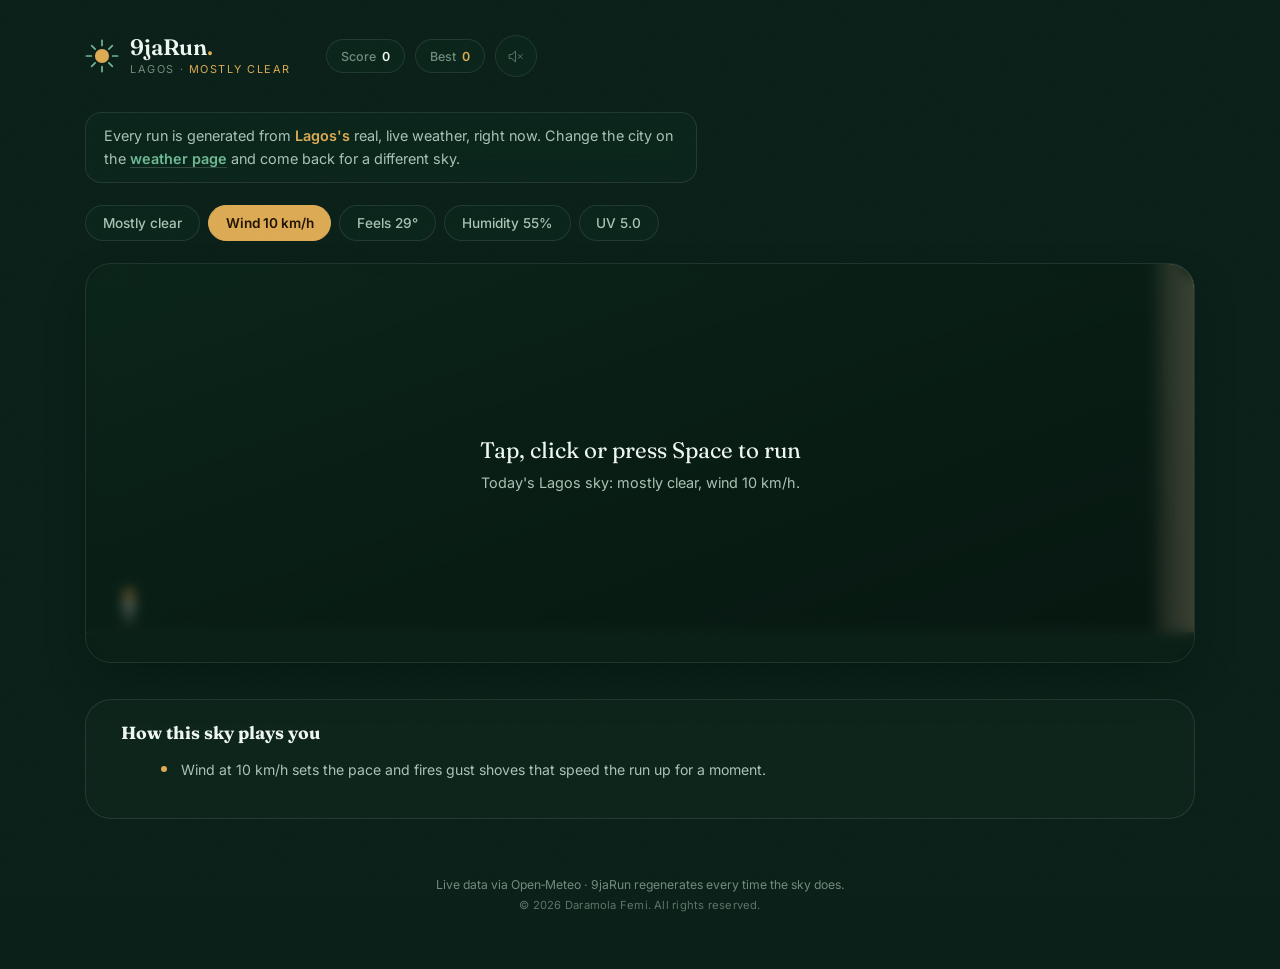
==== game.html @ 5756b45b "Add 9jaRun: a weather-seeded endless runner game Adds a new game page whose difficulty and hazard mi" ====
<!DOCTYPE html>
<html lang="en">
<head>
<meta charset="UTF-8">
<meta name="viewport" content="width=device-width, initial-scale=1.0">
<title>9jaRun — a weather-powered game | Harmattan. The 9ja skies</title>
<meta name="description" content="An endless runner generated from the real, live weather over your chosen Nigerian city — no two skies play the same.">
<meta name="color-scheme" content="dark light">
<meta name="author" content="Daramola Femi">

<link rel="icon" type="image/svg+xml" href="favicon.svg">
<link rel="apple-touch-icon" href="favicon.svg">

<link rel="preconnect" href="https://fonts.googleapis.com">
<link rel="preconnect" href="https://fonts.gstatic.com" crossorigin>
<link href="https://fonts.googleapis.com/css2?family=Fraunces:opsz,wght@9..144,400;9..144,500;9..144,600;9..144,700&family=Inter:wght@400;500;600;700&display=swap" rel="stylesheet">

<link rel="stylesheet" href="style.css">
<link rel="stylesheet" href="game.css">
</head>
<body data-theme="dark">

<div class="grain" aria-hidden="true"></div>

<div class="app">

  <header class="topbar">
    <a class="brand" href="index.html" aria-label="Back to Harmattan weather">
      <svg class="brand-mark" viewBox="0 0 48 48" fill="none" aria-hidden="true">
        <circle cx="24" cy="24" r="10" class="mark-core"/>
        <path class="mark-rays" d="M24 2v7M24 39v7M46 24h-7M9 24H2M38.6 9.4l-4.9 4.9M14.3 33.7l-4.9 4.9M38.6 38.6l-4.9-4.9M14.3 14.3L9.4 9.4" stroke-width="2.4" stroke-linecap="round"/>
      </svg>
      <div class="brand-text">
        <h1>9jaRun<span>.</span></h1>
        <p id="gameCityTag">Reading the sky…</p>
      </div>
    </a>

    <div class="topbar-actions">
      <div class="score-pill" id="scorePill">
        <span class="score-label">Score</span><span class="score-value" id="scoreValue">0</span>
      </div>
      <div class="score-pill score-pill-best" id="bestPill">
        <span class="score-label">Best</span><span class="score-value" id="bestValue">0</span>
      </div>
      <button id="gameSoundToggle" class="sound-toggle" type="button" aria-label="Toggle ambient weather sound" aria-pressed="false">
        <svg viewBox="0 0 24 24" class="icon-sound-on" aria-hidden="true"><path d="M4 9.5v5h3.2L12 18.8V5.2L7.2 9.5H4Z" stroke-linejoin="round"/><path d="M16 9a4.2 4.2 0 0 1 0 6M18.3 6.7a7.8 7.8 0 0 1 0 10.6" stroke-linecap="round"/></svg>
        <svg viewBox="0 0 24 24" class="icon-sound-off" aria-hidden="true"><path d="M4 9.5v5h3.2L12 18.8V5.2L7.2 9.5H4Z" stroke-linejoin="round"/><path d="m15.5 9.5 5 5M20.5 9.5l-5 5" stroke-linecap="round"/></svg>
        <span class="sound-wave" aria-hidden="true"></span>
      </button>
    </div>
  </header>

  <main>
    <p class="game-tagline">Every run is generated from <span id="gameCityName">this city's</span> real, live weather, right now. Change the city on the <a href="index.html">weather page</a> and come back for a different sky.</p>

    <section class="weather-chips" id="weatherChips" aria-label="Live weather modifiers"></section>

    <section class="stage-wrap">
      <div class="stage" id="stage" data-condition="clear" data-day="true" tabindex="0" role="application" aria-label="9jaRun game stage — tap or press space to jump, arrow down to duck">

        <div class="stage-sky"></div>
        <div class="stage-clouds"><span class="s-cloud sc1"></span><span class="s-cloud sc2"></span></div>
        <div class="stage-fog" id="stageFog"></div>
        <div class="stage-glare" id="stageGlare"></div>
        <div class="stage-flash" id="stageFlash"></div>

        <div class="obstacle-layer" id="obstacleLayer"></div>

        <div class="ground"></div>

        <div class="player-shadow" id="playerShadow"></div>
        <div class="player" id="player">
          <svg viewBox="0 0 24 30" aria-hidden="true">
            <circle class="p-head" cx="12" cy="5" r="4.4"/>
            <path class="p-body" d="M12 9.5v9M12 12l-5 2M12 12l5 2"/>
            <path class="p-leg" d="M12 18.5 8 27M12 18.5l4 8.5"/>
          </svg>
        </div>

        <div class="stamina-wrap" id="staminaWrap" hidden>
          <div class="stamina-bar" id="staminaBar"></div>
        </div>

        <div class="gust-warning" id="gustWarning">Gust incoming</div>

        <div class="start-overlay" id="startOverlay">
          <p class="start-title">Tap, click or press Space to run</p>
          <p class="start-sub" id="startSub">Reading the sky over Lagos…</p>
        </div>

        <div class="gameover-overlay" id="gameoverOverlay" hidden>
          <p class="gameover-title">Run ended</p>
          <p class="gameover-score">Score <strong id="finalScore">0</strong> · Best <strong id="finalBest">0</strong></p>
          <div class="gameover-actions">
            <button id="retryBtn" type="button" class="btn-primary">Run again</button>
            <a href="index.html" class="btn-ghost">Back to weather</a>
          </div>
        </div>
      </div>

      <div class="touch-controls" id="touchControls">
        <button id="jumpBtn" type="button">Jump</button>
        <button id="duckBtn" type="button">Duck</button>
      </div>
    </section>

    <section class="rules-card">
      <h3>How this sky plays you</h3>
      <ul id="rulesList"></ul>
    </section>
  </main>

  <footer>
    <p>Live data via Open‑Meteo · 9jaRun regenerates every time the sky does.</p>
    <p class="credit">&copy; <span id="gameYear"></span> Daramola Femi. All rights reserved.</p>
  </footer>

</div>

<script src="weather-data.js"></script>
<script src="audio.js"></script>
<script src="game.js"></script>
</body>
</html>
---- style.css ----
/* ==========================================================================
   Harmattan — Nigerian weather companion
   ========================================================================== */

@media (prefers-color-scheme: dark) {
  :root { color-scheme: dark; }
}

:root{
  --font-display: "Fraunces", "Iowan Old Style", serif;
  --font-body: "Inter", -apple-system, BlinkMacSystemFont, "Segoe UI", sans-serif;

  --radius-sm: 10px;
  --radius-md: 16px;
  --radius-lg: 26px;
  --radius-pill: 999px;

  --ease-out: cubic-bezier(.16,.9,.3,1);
  --ease-soft: cubic-bezier(.4,0,.2,1);

  --space-1: .4rem;
  --space-2: .8rem;
  --space-3: 1.4rem;
  --space-4: 2.2rem;
  --space-5: 3.6rem;
}

/* ---------- Theme tokens ---------- */

[data-theme="dark"]{
  --bg: #0a2018;
  --bg-soft: #0e2b21;
  --bg-elevated: #123527;
  --card: rgba(240, 250, 244, .045);
  --card-strong: rgba(240, 250, 244, .075);
  --card-glass: rgba(20, 45, 36, .38);
  --card-glass-strong: rgba(28, 58, 47, .5);
  --border: rgba(230, 245, 235, .1);
  --border-strong: rgba(230, 245, 235, .18);
  --sheen: rgba(255, 255, 255, .5);

  --ink: #eef6f0;
  --ink-soft: #a9c2b3;
  --ink-faint: #6f8b7c;

  --gold: #dcaa54;
  --gold-soft: #f0cf93;
  --sage: #6fb894;
  --sky: #8db8d8;

  --shadow-1: 0 1px 0 rgba(255,255,255,.03) inset, 0 12px 30px -14px rgba(2,15,9,.65);
  --shadow-2: 0 20px 50px -20px rgba(2, 20, 12, .7);
  --scrim: rgba(4, 16, 10, .55);
}

[data-theme="light"]{
  --bg: #f6f2e7;
  --bg-soft: #efe9d8;
  --bg-elevated: #ffffff;
  --card: #ffffff;
  --card-strong: #ffffff;
  --card-glass: rgba(255, 255, 255, .5);
  --card-glass-strong: rgba(255, 255, 255, .68);
  --border: rgba(20, 40, 30, .1);
  --border-strong: rgba(20, 40, 30, .16);
  --sheen: rgba(255, 255, 255, .85);

  --ink: #16241c;
  --ink-soft: #4d6156;
  --ink-faint: #869184;

  --gold: #b3822f;
  --gold-soft: #8a6224;
  --sage: #1f6144;
  --sky: #3d6f96;

  --shadow-1: 0 1px 0 rgba(255,255,255,.6) inset, 0 10px 26px -16px rgba(30,40,20,.18);
  --shadow-2: 0 24px 54px -24px rgba(30,50,30,.28);
  --scrim: rgba(246, 242, 231, .6);
}

/* ---------- Reset ---------- */

*, *::before, *::after{ box-sizing: border-box; }
html{ -webkit-text-size-adjust: 100%; }
body{
  margin: 0;
  font-family: var(--font-body);
  background: var(--bg);
  color: var(--ink);
  transition: background .5s var(--ease-soft), color .5s var(--ease-soft);
  overflow-x: hidden;
}
h1,h2,h3,p{ margin: 0; }
button{ font: inherit; color: inherit; background: none; border: none; cursor: pointer; }
input{ font: inherit; color: inherit; background: none; border: none; }
input:focus, button:focus{ outline: none; }
input:focus-visible, button:focus-visible{
  outline: 2px solid var(--gold);
  outline-offset: 3px;
  border-radius: var(--radius-sm);
}
svg{ display: block; fill: currentColor; }
svg path, svg circle{ fill: none; stroke: currentColor; }

::selection{ background: var(--gold); color: var(--bg); }

::-webkit-scrollbar{ height: 8px; width: 8px; }
::-webkit-scrollbar-track{ background: transparent; }
::-webkit-scrollbar-thumb{ background: var(--border-strong); border-radius: var(--radius-pill); }

/* film grain overlay — keeps flat colour fields from looking synthetic */
.grain{
  position: fixed; inset: 0; z-index: 999; pointer-events: none;
  opacity: .035; mix-blend-mode: overlay;
  background-image: url("data:image/svg+xml,%3Csvg xmlns='http://www.w3.org/2000/svg' width='140' height='140'%3E%3Cfilter id='n'%3E%3CfeTurbulence type='fractalNoise' baseFrequency='0.9' numOctaves='2' stitchTiles='stitch'/%3E%3C/filter%3E%3Crect width='100%25' height='100%25' filter='url(%23n)'/%3E%3C/svg%3E");
}
[data-theme="light"] .grain{ opacity: .05; }

/* ---------- Page-wide weather reactivity ---------- */
/* The hero card has its own contained scene; this layer lets the same
   mood bleed across the entire page — a faint sun bloom, drifting cloud
   shadows, harmattan haze, rain, and lightning strikes on the whole app. */

/* Back layer sits behind the UI — glass cards blur it through their surface.
   Front layer sits above everything — rain and lightning strike the glass. */
.weather-fx-back{
  position: fixed; inset: 0; z-index: 1;
  overflow: hidden; pointer-events: none;
}
.weather-fx-front{
  position: fixed; inset: 0; z-index: 45;
  overflow: hidden; pointer-events: none;
}

.fx-sunglow{
  position: absolute; inset: -15%;
  background: radial-gradient(ellipse 60% 45% at 82% -5%, rgba(220,170,84,.32), transparent 60%);
  opacity: 0;
  transition: opacity 1.4s var(--ease-soft), background 1.4s var(--ease-soft);
  animation: fx-sun-breathe 9s ease-in-out infinite;
}
body[data-condition="clear"][data-day="true"] .fx-sunglow{ opacity: 1; }
body[data-condition="clear"][data-day="true"][data-hot="true"] .fx-sunglow{
  background: radial-gradient(ellipse 65% 50% at 82% -5%, rgba(255,110,40,.4), transparent 62%);
  animation-duration: 5s;
}
@keyframes fx-sun-breathe{ 50%{ transform: scale(1.05); opacity: .82; } }

.fx-clouds{ position: absolute; inset: 0; opacity: 0; transition: opacity 1.2s var(--ease-soft); }
body[data-condition="clouds"] .fx-clouds,
body[data-condition="rain"] .fx-clouds,
body[data-condition="storm"] .fx-clouds,
body[data-condition="fog"] .fx-clouds{ opacity: .55; }
.fx-cloud{
  position: absolute; width: 380px; height: 140px; border-radius: 50%;
  filter: blur(38px);
  background: rgba(255,255,255,.09);
}
[data-theme="light"] .fx-cloud{ background: rgba(50,70,60,.08); }
.fx-cloud.fc1{ top: -60px; left: -25%; animation: fx-cloud-drift 100s linear infinite; }
.fx-cloud.fc2{ top: 12%; left: -45%; animation: fx-cloud-drift 150s linear infinite; animation-delay: -60s; }
@keyframes fx-cloud-drift{ from{ transform: translateX(0); } to{ transform: translateX(160vw); } }

.fx-haze{
  position: absolute; inset: 0; opacity: 0;
  background: linear-gradient(100deg, transparent 20%, rgba(214,190,140,.16) 50%, transparent 80%);
  background-size: 240% 100%;
  transition: opacity 1.2s var(--ease-soft);
  animation: fx-haze-sweep 16s ease-in-out infinite;
}
body[data-condition="fog"] .fx-haze{ opacity: 1; }
@keyframes fx-haze-sweep{ 0%, 100%{ background-position: 0% 0; } 50%{ background-position: 100% 0; } }

.fx-rain{ position: absolute; inset: 0; opacity: 0; transition: opacity .7s var(--ease-soft); }
body[data-condition="rain"] .fx-rain,
body[data-condition="storm"] .fx-rain{ opacity: 1; }
.fx-drop{
  position: absolute; top: -12%;
  width: 1px;
  background: linear-gradient(to bottom, transparent, rgba(185,213,235,.55));
  animation-name: fx-fall;
  animation-timing-function: linear;
  animation-iteration-count: infinite;
  animation-play-state: paused;
}
body[data-condition="rain"] .fx-drop,
body[data-condition="storm"] .fx-drop{ animation-play-state: running; }
@keyframes fx-fall{ to{ transform: translateY(115vh); } }

.fx-flash{ position: absolute; inset: 0; background: #eaf3ff; opacity: 0; }
body[data-condition="storm"] .fx-flash{ animation: flash 7s ease-in-out infinite; }
body[data-condition="storm"] .app{ animation: fx-shake 7s ease-in-out infinite; }
@keyframes fx-shake{
  0%, 91%, 100%{ transform: translate(0, 0); }
  93%{ transform: translate(-2px, 1px); }
  94%{ transform: translate(2px, -1px); }
  95.5%{ transform: translate(-1px, 1px); }
  96.5%{ transform: translate(0, 0); }
}

/* ---------- Layout shell ---------- */

.app{
  position: relative;
  z-index: 2;
  max-width: 1180px;
  margin: 0 auto;
  padding: var(--space-3) var(--space-4) var(--space-5);
}

@media (max-width: 640px){
  .app{ padding: var(--space-2) var(--space-2) var(--space-4); }
}

/* ---------- Topbar ---------- */

.topbar{
  display: flex;
  align-items: center;
  gap: var(--space-4);
  padding: var(--space-2) 0 var(--space-4);
}

.brand{
  display: flex; align-items: center; gap: .7rem; flex-shrink: 0;
  color: inherit; text-decoration: none;
  transition: opacity .2s var(--ease-soft);
}
a.brand:hover{ opacity: .82; }
.brand-mark{ width: 34px; height: 34px; color: var(--gold); }
.brand-mark .mark-core{ fill: var(--gold); stroke: none; }
.brand-mark .mark-rays{ stroke: var(--sage); }
[data-theme="dark"] .brand-mark .mark-rays{ animation: ray-pulse 6s ease-in-out infinite; }
@keyframes ray-pulse{ 50%{ opacity: .55; } }

.brand-text h1{
  font-family: var(--font-display);
  font-size: 1.4rem;
  font-weight: 600;
  letter-spacing: -.01em;
  line-height: 1;
}
.brand-text h1 span{ color: var(--gold); }
.brand-text p{
  font-size: .68rem;
  text-transform: uppercase;
  letter-spacing: .14em;
  color: var(--ink-faint);
  margin-top: 3px;
}

.search-wrap{
  flex: 1;
  display: flex;
  align-items: center;
  gap: .6rem;
  background: var(--card-glass);
  backdrop-filter: blur(16px) saturate(1.3);
  -webkit-backdrop-filter: blur(16px) saturate(1.3);
  border: 1px solid var(--border);
  border-radius: var(--radius-pill);
  padding: .7rem 1.1rem;
  max-width: 380px;
  transition: border-color .25s var(--ease-soft), background .25s var(--ease-soft);
}
.search-wrap:focus-within{ border-color: var(--border-strong); background: var(--card-glass-strong); }
.search-icon{ width: 17px; height: 17px; color: var(--ink-faint); flex-shrink: 0; }
.search-wrap input{ width: 100%; font-size: .9rem; }
.search-wrap input::placeholder{ color: var(--ink-faint); }

.topbar-actions{ display: flex; align-items: center; gap: .6rem; flex-shrink: 0; }

.play-link{
  display: flex; align-items: center; gap: .35rem;
  font-size: .78rem; font-weight: 600;
  text-decoration: none;
  background: var(--card-glass);
  backdrop-filter: blur(16px) saturate(1.3);
  -webkit-backdrop-filter: blur(16px) saturate(1.3);
  border: 1px solid var(--border);
  border-radius: var(--radius-pill);
  padding: .55rem .95rem .55rem .7rem;
  color: var(--gold);
  transition: border-color .25s var(--ease-soft), background .25s var(--ease-soft);
}
.play-link:hover{ border-color: var(--border-strong); background: var(--card-glass-strong); }
.play-link .icon-play{ width: 15px; height: 15px; fill: currentColor; stroke: none; }

.unit-toggle{
  display: flex; align-items: center; gap: .3rem;
  font-size: .78rem; font-weight: 600;
  background: var(--card-glass);
  backdrop-filter: blur(16px) saturate(1.3);
  -webkit-backdrop-filter: blur(16px) saturate(1.3);
  border: 1px solid var(--border);
  border-radius: var(--radius-pill);
  padding: .55rem .9rem;
  color: var(--ink-faint);
}
.unit-toggle .unit-sep{ opacity: .4; }
.unit-toggle .is-active{ color: var(--gold); }

.sound-toggle{
  position: relative;
  width: 42px; height: 42px;
  border-radius: 50%;
  background: var(--card-glass);
  backdrop-filter: blur(16px) saturate(1.3);
  -webkit-backdrop-filter: blur(16px) saturate(1.3);
  border: 1px solid var(--border);
  display: grid; place-items: center;
  overflow: hidden;
  color: var(--ink-faint);
  transition: color .3s var(--ease-soft), border-color .3s var(--ease-soft);
}
.sound-toggle svg{ width: 19px; height: 19px; position: absolute; transition: opacity .3s var(--ease-out); }
.sound-toggle .icon-sound-off{ opacity: 1; }
.sound-toggle .icon-sound-on{ opacity: 0; }
.sound-toggle.is-on{ color: var(--sage); border-color: var(--border-strong); }
.sound-toggle.is-on .icon-sound-off{ opacity: 0; }
.sound-toggle.is-on .icon-sound-on{ opacity: 1; }
.sound-wave{
  position: absolute; bottom: 7px; left: 50%; translate: -50% 0;
  width: 3px; height: 3px; border-radius: 50%;
  background: var(--sage); opacity: 0;
}
.sound-toggle.is-on .sound-wave{
  opacity: 1;
  box-shadow: -6px 0 0 var(--sage), 6px 0 0 var(--sage);
  animation: sound-pulse 1.4s ease-in-out infinite;
}
@keyframes sound-pulse{
  0%, 100%{ transform: scaleY(1); }
  50%{ transform: scaleY(2.4); }
}

.theme-toggle{
  position: relative;
  width: 42px; height: 42px;
  border-radius: 50%;
  background: var(--card-glass);
  backdrop-filter: blur(16px) saturate(1.3);
  -webkit-backdrop-filter: blur(16px) saturate(1.3);
  border: 1px solid var(--border);
  display: grid; place-items: center;
  overflow: hidden;
}
.theme-toggle svg{ width: 19px; height: 19px; position: absolute; transition: transform .5s var(--ease-out), opacity .4s var(--ease-out); }
.theme-toggle .icon-sun{ color: var(--gold); }
.theme-toggle .icon-moon{ color: var(--sky); }
[data-theme="dark"] .theme-toggle .icon-sun{ opacity: 0; transform: translateY(8px) rotate(40deg); }
[data-theme="dark"] .theme-toggle .icon-moon{ opacity: 1; transform: translateY(0) rotate(0); }
[data-theme="light"] .theme-toggle .icon-moon{ opacity: 0; transform: translateY(-8px) rotate(-40deg); }
[data-theme="light"] .theme-toggle .icon-sun{ opacity: 1; transform: translateY(0) rotate(0); }

@media (max-width: 760px){
  .topbar{ flex-wrap: wrap; row-gap: var(--space-2); }
  .search-wrap{ order: 3; max-width: none; width: 100%; }
}

/* ---------- Hero ---------- */

.hero{
  position: relative;
  border-radius: var(--radius-lg);
  overflow: hidden;
  min-height: 420px;
  border: 1px solid var(--border);
  box-shadow: var(--shadow-2);
  isolation: isolate;
}

.scene{ position: absolute; inset: -4%; z-index: 0; transition: transform .5s var(--ease-out); }
.scene-sky{
  position: absolute; inset: 0;
  background: linear-gradient(160deg, #143f2e 0%, #0d2c20 55%, #0a2018 100%);
  transition: background 1s var(--ease-soft);
}

[data-theme="light"] .scene-sky{
  background: linear-gradient(160deg, #dff0e3 0%, #f3ecd8 60%, #f6f2e7 100%);
}

/* condition tinting of the sky gradient */
.hero[data-condition="clouds"] .scene-sky,
.hero[data-condition="fog"] .scene-sky{
  background: linear-gradient(160deg, #24463b 0%, #1a3529 55%, #12281f 100%);
}
[data-theme="light"] .hero[data-condition="clouds"] .scene-sky,
[data-theme="light"] .hero[data-condition="fog"] .scene-sky{
  background: linear-gradient(160deg, #dbe4da 0%, #eae4d2 60%, #f6f2e7 100%);
}
.hero[data-condition="rain"] .scene-sky,
.hero[data-condition="storm"] .scene-sky{
  background: linear-gradient(160deg, #12352d 0%, #0d2620 55%, #081b16 100%);
}
[data-theme="light"] .hero[data-condition="rain"] .scene-sky,
[data-theme="light"] .hero[data-condition="storm"] .scene-sky{
  background: linear-gradient(160deg, #c9d9d2 0%, #d8dccb 60%, #e7e4d4 100%);
}

.hero[data-day="false"] .scene-sky{
  background: linear-gradient(160deg, #0a1c16 0%, #071510 55%, #050f0c 100%);
}

/* sun */
.scene-sun{
  position: absolute; top: 12%; right: 14%;
  width: 132px; height: 132px; border-radius: 50%;
  background: radial-gradient(circle, var(--gold-soft) 0%, var(--gold) 55%, transparent 72%);
  filter: blur(1px);
  opacity: 0;
  transform: scale(.8);
  transition: opacity .8s var(--ease-soft), transform .8s var(--ease-soft);
  animation: sun-breathe 8s ease-in-out infinite;
}
@keyframes sun-breathe{ 50%{ transform: scale(1.06); } }
.hero[data-condition="clear"][data-day="true"] .scene-sun{ opacity: .85; transform: scale(1); }
.hero[data-condition="clouds"][data-day="true"] .scene-sun{ opacity: .35; transform: scale(.9); }

/* stars for night */
.scene-stars{
  position: absolute; inset: 0; opacity: 0; transition: opacity 1s var(--ease-soft);
  background-image:
    radial-gradient(1.5px 1.5px at 20% 30%, #fff, transparent),
    radial-gradient(1.5px 1.5px at 70% 20%, #fff, transparent),
    radial-gradient(1px 1px at 85% 55%, #fff, transparent),
    radial-gradient(1px 1px at 40% 65%, #fff, transparent),
    radial-gradient(1.5px 1.5px at 60% 80%, #fff, transparent),
    radial-gradient(1px 1px at 10% 75%, #fff, transparent),
    radial-gradient(1.5px 1.5px at 92% 15%, #fff, transparent);
  animation: twinkle 4s ease-in-out infinite;
}
.hero[data-day="false"] .scene-stars{ opacity: .8; }
@keyframes twinkle{ 50%{ opacity: .45; } }

/* clouds */
.scene-clouds{ position: absolute; inset: 0; opacity: 0; transition: opacity .8s var(--ease-soft); }
.hero[data-condition="clouds"] .scene-clouds,
.hero[data-condition="rain"] .scene-clouds,
.hero[data-condition="storm"] .scene-clouds,
.hero[data-condition="fog"] .scene-clouds{ opacity: 1; }

.cloud{
  position: absolute;
  background: rgba(255,255,255,.16);
  border-radius: 50%;
  box-shadow:
    28px 6px 0 -4px rgba(255,255,255,.12),
    -26px 8px 0 -6px rgba(255,255,255,.1),
    10px -14px 0 -2px rgba(255,255,255,.14);
  filter: blur(.5px);
}
[data-theme="light"] .cloud{ background: rgba(70,90,80,.14); box-shadow: 28px 6px 0 -4px rgba(70,90,80,.1), -26px 8px 0 -6px rgba(70,90,80,.08), 10px -14px 0 -2px rgba(70,90,80,.11); }
.cloud.c1{ width: 120px; height: 46px; top: 18%; left: -20%; animation: drift-slow 46s linear infinite; }
.cloud.c2{ width: 90px; height: 34px; top: 34%; left: -30%; animation: drift-slow 60s linear infinite; animation-delay: -20s; }
.cloud.c3{ width: 150px; height: 52px; top: 8%; left: -40%; animation: drift-slow 74s linear infinite; animation-delay: -40s; }
@keyframes drift-slow{ from{ transform: translateX(0); } to{ transform: translateX(160vw); } }

/* rain */
.scene-rain{ position: absolute; inset: 0; opacity: 0; transition: opacity .5s var(--ease-soft); }
.hero[data-condition="rain"] .scene-rain,
.hero[data-condition="storm"] .scene-rain{
  opacity: 1;
  background-image: repeating-linear-gradient(115deg, transparent 0 10px, rgba(180,210,230,.22) 10px 11px, transparent 11px 26px);
  background-size: 140% 220%;
  animation: rain-fall .55s linear infinite;
}
@keyframes rain-fall{ from{ background-position: 0 0; } to{ background-position: -60px 220px; } }

/* thunder flash */
.scene-flash{ position: absolute; inset: 0; background: #eaf3ff; opacity: 0; }
.hero[data-condition="storm"] .scene-flash{ animation: flash 7s ease-in-out infinite; }
@keyframes flash{
  0%, 92%, 100%{ opacity: 0; }
  93%{ opacity: .5; }
  94%{ opacity: 0; }
  95.5%{ opacity: .35; }
  96.5%{ opacity: 0; }
}

/* harmattan haze / fog */
.scene-haze{
  position: absolute; inset: 0; opacity: 0;
  background: linear-gradient(180deg, rgba(220,200,160,.12), rgba(220,200,160,.22) 60%, rgba(220,200,160,.1));
  transition: opacity .8s var(--ease-soft);
  animation: haze-shift 10s ease-in-out infinite;
}
.hero[data-condition="fog"] .scene-haze{ opacity: 1; }
@keyframes haze-shift{ 50%{ transform: translateX(2%); } }

.scene::after{
  content: "";
  position: absolute; inset: 0;
  background: linear-gradient(0deg, var(--scrim), transparent 55%);
  z-index: 1;
}

/* hero content */
.hero-content{
  position: relative; z-index: 2;
  padding: var(--space-5) var(--space-4) var(--space-4);
  color: #eef6f0;
  transition: transform .5s var(--ease-out);
}
[data-theme="light"] .hero-content{ color: #16241c; }

.greeting{
  font-size: .82rem; text-transform: uppercase; letter-spacing: .16em;
  color: var(--gold-soft); font-weight: 600;
  opacity: 0; animation: rise .7s var(--ease-out) .05s forwards;
}
.city-row{ display: flex; align-items: baseline; gap: .8rem; margin-top: .5rem; flex-wrap: wrap; }
.city-name{
  font-family: var(--font-display);
  font-size: clamp(2.2rem, 5vw, 3.2rem);
  font-weight: 600; letter-spacing: -.01em;
  opacity: 0; animation: rise .7s var(--ease-out) .12s forwards;
}
.state-tag{
  font-size: .74rem; padding: .3rem .7rem; border-radius: var(--radius-pill);
  border: 1px solid currentColor; opacity: .6;
  opacity: 0; animation: rise .7s var(--ease-out) .2s forwards, dim .1s linear .2s forwards;
}
@keyframes dim{ to{ opacity: .55; } }
.date-time{
  margin-top: .5rem; font-size: .95rem; color: var(--ink-soft);
  opacity: 0; animation: rise .7s var(--ease-out) .22s forwards;
}
[data-theme="dark"] .date-time{ color: #b7cabf; }

.temp-block{
  display: flex; align-items: center; gap: 1.1rem; margin-top: var(--space-3);
  opacity: 0; animation: rise .8s var(--ease-out) .3s forwards;
}
.temp-icon{ width: 74px; height: 74px; color: var(--gold-soft); flex-shrink: 0; }
.temp-icon svg{ width: 100%; height: 100%; }
.temp-value-wrap{ display: flex; align-items: flex-start; font-family: var(--font-display); }
.temp-value{ font-size: clamp(3.6rem, 9vw, 5.6rem); font-weight: 500; line-height: .9; letter-spacing: -.02em; font-variant-numeric: tabular-nums; }
.temp-unit{ font-size: 2rem; margin-top: .4rem; opacity: .7; }

.condition-label{
  margin-top: var(--space-2); font-size: 1.15rem; font-weight: 500;
  opacity: 0; animation: rise .7s var(--ease-out) .38s forwards;
}
.feels-like{
  margin-top: .3rem; font-size: .88rem; color: var(--ink-soft);
  opacity: 0; animation: rise .7s var(--ease-out) .44s forwards;
}
[data-theme="dark"] .feels-like{ color: #9fb8ac; }

.mood-row{
  display: flex; align-items: flex-start; gap: .6rem;
  margin-top: var(--space-2);
  padding-top: var(--space-2);
  border-top: 1px solid rgba(255,255,255,.12);
  max-width: 34rem;
  opacity: 0; animation: rise .7s var(--ease-out) .5s forwards;
}
[data-theme="light"] .mood-row{ border-top-color: rgba(20,40,30,.14); }
.mood-mark{ width: 17px; height: 17px; flex-shrink: 0; margin-top: .2rem; color: var(--gold-soft); }
.mood-line{
  font-family: var(--font-display);
  font-style: italic;
  font-size: 1.02rem;
  line-height: 1.45;
  flex: 1;
  color: var(--ink);
  opacity: .92;
}
.mood-line.is-swapping{ animation: mood-swap .4s var(--ease-soft); }
@keyframes mood-swap{
  0%{ opacity: 0; transform: translateY(4px); }
  100%{ opacity: .92; transform: translateY(0); }
}
.mood-shuffle{
  flex-shrink: 0; width: 30px; height: 30px; border-radius: 50%;
  display: grid; place-items: center;
  color: var(--ink-faint);
  transition: color .25s var(--ease-soft), transform .4s var(--ease-out), background .25s var(--ease-soft);
}
.mood-shuffle svg{ width: 15px; height: 15px; }
.mood-shuffle:hover{ color: var(--gold); background: var(--card); }
.mood-shuffle.is-spinning{ transform: rotate(180deg); }

@keyframes rise{ from{ opacity: 0; transform: translateY(14px); } to{ opacity: 1; transform: translateY(0); } }

.hero-loading{
  position: absolute; inset: 0; z-index: 5;
  display: grid; place-items: center;
  background: var(--bg);
  opacity: 1; transition: opacity .5s var(--ease-soft);
}
.hero-loading.is-hidden{ opacity: 0; pointer-events: none; }
.spinner{
  width: 34px; height: 34px; border-radius: 50%;
  border: 3px solid var(--border-strong); border-top-color: var(--gold);
  animation: spin .8s linear infinite;
}
@keyframes spin{ to{ transform: rotate(360deg); } }

@media (max-width: 640px){
  .hero-content{ padding: var(--space-4) var(--space-2) var(--space-3); }
  .temp-icon{ width: 56px; height: 56px; }
}

/* ---------- City chips ---------- */

.chips{
  display: flex; gap: .6rem; overflow-x: auto;
  padding: var(--space-3) 0; scrollbar-width: thin;
}
.chip{
  flex-shrink: 0;
  padding: .55rem 1.05rem;
  border-radius: var(--radius-pill);
  border: 1px solid var(--border);
  background: var(--card-glass);
  backdrop-filter: blur(14px) saturate(1.3);
  -webkit-backdrop-filter: blur(14px) saturate(1.3);
  font-size: .85rem; font-weight: 500; color: var(--ink-soft);
  transition: border-color .2s var(--ease-soft), color .2s var(--ease-soft), background .2s var(--ease-soft), transform .2s var(--ease-out);
  white-space: nowrap;
}
.chip:hover{ transform: translateY(-1px); border-color: var(--border-strong); }
.chip.is-active{ background: var(--gold); color: #201404; border-color: var(--gold); font-weight: 600; }

/* ---------- Stats grid ---------- */

.stats-grid{
  display: grid;
  grid-template-columns: repeat(auto-fit, minmax(150px, 1fr));
  gap: .9rem;
  margin-top: var(--space-2);
}
.stat-card{
  position: relative;
  background: var(--card-glass);
  backdrop-filter: blur(20px) saturate(1.4);
  -webkit-backdrop-filter: blur(20px) saturate(1.4);
  border: 1px solid var(--border);
  border-radius: var(--radius-md);
  padding: 1.2rem 1.3rem;
  box-shadow: var(--shadow-1);
  transition: transform .35s var(--ease-out), border-color .3s var(--ease-soft), background .3s var(--ease-soft);
  opacity: 0; transform: translateY(10px);
  animation: rise .6s var(--ease-out) forwards;
  overflow: hidden;
}
.stat-card::before{
  content: "";
  position: absolute; inset: 0 0 auto 0; height: 1px;
  background: linear-gradient(90deg, transparent, var(--sheen), transparent);
  opacity: .4;
}
.stat-card:hover{ transform: translateY(-3px); border-color: var(--border-strong); }
.stat-card .stat-icon{ width: 22px; height: 22px; color: var(--sage); margin-bottom: .7rem; }
.stat-card .stat-label{ font-size: .74rem; text-transform: uppercase; letter-spacing: .09em; color: var(--ink-faint); }
.stat-card .stat-value{ font-family: var(--font-display); font-size: 1.5rem; margin-top: .3rem; font-weight: 500; }
.stat-card .stat-sub{ font-size: .78rem; color: var(--ink-faint); margin-top: .2rem; }

/* skeleton placeholders while a fetch is in flight */
.skel-bar{
  background: var(--card-strong);
  border-radius: 6px;
  animation: skel-pulse 1.3s ease-in-out infinite;
}
@keyframes skel-pulse{ 50%{ opacity: .45; } }
.stat-card.is-skeleton .stat-icon{ background: var(--card-strong); border-radius: 50%; animation: skel-pulse 1.3s ease-in-out infinite; }
.stat-card.is-skeleton .skel-bar + .skel-bar{ margin-top: .5rem; }
.forecast-card.is-skeleton .fc-icon{ background: var(--card-strong); border-radius: 50%; animation: skel-pulse 1.3s ease-in-out infinite; }
.forecast-card.is-skeleton .skel-bar{ margin: .5rem auto 0; }

/* ---------- Forecast ---------- */

.forecast{ margin-top: var(--space-4); }
.section-heading{ display: flex; align-items: baseline; justify-content: space-between; gap: 1rem; margin-bottom: var(--space-2); }
.section-heading h3{ font-family: var(--font-display); font-size: 1.3rem; font-weight: 600; }
.section-sub{ font-size: .78rem; color: var(--ink-faint); }

.forecast-track{
  display: grid;
  grid-auto-flow: column;
  grid-auto-columns: minmax(120px, 1fr);
  gap: .8rem;
  overflow-x: auto;
  padding-bottom: .4rem;
}
.forecast-card{
  position: relative;
  background: var(--card-glass);
  backdrop-filter: blur(20px) saturate(1.4);
  -webkit-backdrop-filter: blur(20px) saturate(1.4);
  border: 1px solid var(--border);
  border-radius: var(--radius-md);
  padding: 1.1rem .8rem;
  text-align: center;
  box-shadow: var(--shadow-1);
  opacity: 0; transform: translateY(10px);
  animation: rise .6s var(--ease-out) forwards;
  overflow: hidden;
  transition: transform .35s var(--ease-out), border-color .3s var(--ease-soft);
}
.forecast-card:hover{ transform: translateY(-3px); border-color: var(--border-strong); }
.forecast-card::before{
  content: "";
  position: absolute; inset: 0 0 auto 0; height: 1px;
  background: linear-gradient(90deg, transparent, var(--sheen), transparent);
  opacity: .4;
}
.forecast-card .fc-day{ font-size: .82rem; font-weight: 600; color: var(--ink-soft); }
.forecast-card .fc-icon{ width: 36px; height: 36px; margin: .6rem auto; color: var(--gold); }
.forecast-card .fc-hi{ font-weight: 600; font-size: 1rem; }
.forecast-card .fc-lo{ color: var(--ink-faint); font-size: .88rem; margin-left: .3rem; }
.forecast-card .fc-rain{ font-size: .72rem; color: var(--sky); margin-top: .4rem; }

/* ---------- Footer ---------- */

footer{ margin-top: var(--space-5); text-align: center; }
footer p{ font-size: .76rem; color: var(--ink-faint); }
footer .credit{ margin-top: .35rem; font-size: .7rem; letter-spacing: .02em; opacity: .8; }

/* ---------- Toast ---------- */

.toast{
  position: fixed; left: 50%; bottom: 28px; z-index: 1000;
  transform: translate(-50%, 20px);
  background: var(--bg-elevated); border: 1px solid var(--border-strong);
  color: var(--ink); padding: .8rem 1.3rem; border-radius: var(--radius-pill);
  font-size: .85rem; box-shadow: var(--shadow-2);
  opacity: 0; pointer-events: none;
  transition: opacity .35s var(--ease-soft), transform .35s var(--ease-soft);
}
.toast.is-visible{ opacity: 1; transform: translate(-50%, 0); pointer-events: auto; }

/* ---------- Glass fallback for browsers without backdrop-filter ---------- */

@supports not ((backdrop-filter: blur(1px)) or (-webkit-backdrop-filter: blur(1px))){
  .search-wrap, .play-link, .unit-toggle, .sound-toggle, .theme-toggle, .chip, .stat-card, .forecast-card{
    background: var(--card-strong);
  }
}

/* ---------- Reduced motion ---------- */

@media (prefers-reduced-motion: reduce){
  *, *::before, *::after{ animation-duration: .001ms !important; animation-iteration-count: 1 !important; transition-duration: .001ms !important; }
}

/* ---------- Responsive tune-ups ---------- */

@media (max-width: 900px){
  .stats-grid{ grid-template-columns: repeat(auto-fit, minmax(130px, 1fr)); }
}

@media (max-width: 480px){
  .brand-text p{ display: none; }
  .forecast-track{ grid-auto-columns: minmax(96px, 1fr); }
  .play-link span{ display: none; }
  .play-link{ padding: .55rem; border-radius: 50%; }
  .play-link .icon-play{ width: 17px; height: 17px; }
}
---- game.css ----
/* ==========================================================================
 * 9jaRun — game-specific styles.
 * Loaded alongside style.css so the game reuses the same design tokens
 * (--bg, --ink, --gold, --sage, --sky, --card, --border, --radius-*, fonts,
 * shadows) rather than redefining them.
 * ========================================================================== */

.brand-text p .tag-condition{ color: var(--gold); }

.game-tagline{
  max-width: 68ch;
  margin: 0 0 var(--space-3);
  padding: .75rem 1.1rem;
  background: var(--card-glass);
  border: 1px solid var(--border);
  border-radius: var(--radius-md);
  backdrop-filter: blur(14px) saturate(1.3);
  -webkit-backdrop-filter: blur(14px) saturate(1.3);
  color: var(--ink-soft);
  font-size: .9rem;
  line-height: 1.55;
}
.game-tagline span{ color: var(--gold); font-weight: 600; }
.game-tagline a{
  color: var(--sage);
  text-decoration: none;
  font-weight: 600;
  border-bottom: 1px solid var(--border-strong);
  transition: color .2s var(--ease-soft), border-color .2s var(--ease-soft);
}
.game-tagline a:hover{ color: var(--gold); border-color: var(--gold); }

/* ---------- Score pills ---------- */

.score-pill{
  display: flex; align-items: baseline; gap: .35rem;
  font-size: .78rem; font-weight: 600;
  background: var(--card-glass);
  backdrop-filter: blur(16px) saturate(1.3);
  -webkit-backdrop-filter: blur(16px) saturate(1.3);
  border: 1px solid var(--border);
  border-radius: var(--radius-pill);
  padding: .55rem .9rem;
  color: var(--ink);
  white-space: nowrap;
}
.score-pill .score-label{ color: var(--ink-faint); font-weight: 500; }
.score-pill-best .score-value{ color: var(--gold); }

/* ---------- Weather chips (live modifier readout) ---------- */

.weather-chips{
  display: flex; flex-wrap: wrap; gap: .5rem;
  margin-bottom: var(--space-3);
}
.weather-chips .chip{ cursor: default; }
.weather-chips .chip:hover{ transform: none; }
.weather-chips .chip.is-hazard{ background: var(--gold); color: #201404; border-color: var(--gold); font-weight: 600; }

/* ---------- Stage ---------- */

.stage-wrap{ position: relative; }

.stage{
  position: relative;
  height: 400px;
  border-radius: var(--radius-lg);
  overflow: hidden;
  border: 1px solid var(--border);
  box-shadow: var(--shadow-2);
  isolation: isolate;
  touch-action: manipulation;
  user-select: none;
  cursor: pointer;
  outline: none;
}
.stage:focus-visible{ box-shadow: var(--shadow-2), 0 0 0 3px var(--gold); }

.stage-sky{
  position: absolute; inset: 0;
  background: linear-gradient(160deg, #143f2e 0%, #0d2c20 55%, #0a2018 100%);
  transition: background 1s var(--ease-soft);
}
[data-theme="light"] .stage-sky{
  background: linear-gradient(160deg, #dff0e3 0%, #f3ecd8 60%, #f6f2e7 100%);
}
.stage[data-condition="clouds"] .stage-sky,
.stage[data-condition="fog"] .stage-sky{
  background: linear-gradient(160deg, #24463b 0%, #1a3529 55%, #12281f 100%);
}
[data-theme="light"] .stage[data-condition="clouds"] .stage-sky,
[data-theme="light"] .stage[data-condition="fog"] .stage-sky{
  background: linear-gradient(160deg, #dbe4da 0%, #eae4d2 60%, #f6f2e7 100%);
}
.stage[data-condition="rain"] .stage-sky,
.stage[data-condition="storm"] .stage-sky{
  background: linear-gradient(160deg, #12352d 0%, #0d2620 55%, #081b16 100%);
}
[data-theme="light"] .stage[data-condition="rain"] .stage-sky,
[data-theme="light"] .stage[data-condition="storm"] .stage-sky{
  background: linear-gradient(160deg, #c9d9d2 0%, #d8dccb 60%, #e7e4d4 100%);
}
.stage[data-day="false"] .stage-sky{
  background: linear-gradient(160deg, #0a1c16 0%, #071510 55%, #050f0c 100%);
}

.stage-clouds{ position: absolute; inset: 0; opacity: 0; transition: opacity .8s var(--ease-soft); }
.stage[data-condition="clouds"] .stage-clouds,
.stage[data-condition="rain"] .stage-clouds,
.stage[data-condition="storm"] .stage-clouds,
.stage[data-condition="fog"] .stage-clouds{ opacity: 1; }
.s-cloud{
  position: absolute;
  background: rgba(255,255,255,.14);
  border-radius: 50%;
  box-shadow: 26px 6px 0 -4px rgba(255,255,255,.1), -24px 8px 0 -6px rgba(255,255,255,.09);
  filter: blur(.5px);
}
[data-theme="light"] .s-cloud{ background: rgba(70,90,80,.13); }
.s-cloud.sc1{ width: 100px; height: 38px; top: 14%; left: -20%; animation: s-drift 50s linear infinite; }
.s-cloud.sc2{ width: 70px; height: 28px; top: 28%; left: -35%; animation: s-drift 66s linear infinite; animation-delay: -22s; }
@keyframes s-drift{ from{ transform: translateX(0); } to{ transform: translateX(160vw); } }

/* fog bank hugging the right edge — obstacles emerge from behind it */
.stage-fog{
  position: absolute; top: 0; bottom: 30px; right: 0;
  width: 0;
  background: linear-gradient(90deg, transparent, rgba(220,200,160,.32) 40%, rgba(220,200,160,.55));
  transition: width .6s var(--ease-soft);
  z-index: 6;
  pointer-events: none;
}

/* UV glare flash */
.stage-glare{
  position: absolute; inset: 0; background: #fff8e6; opacity: 0;
  z-index: 7; pointer-events: none;
}
.stage-glare.is-flashing{ animation: glare-pulse .45s ease-out; }
@keyframes glare-pulse{ 0%{ opacity: 0; } 30%{ opacity: .55; } 100%{ opacity: 0; } }

/* thunder flash */
.stage-flash{
  position: absolute; inset: 0; background: #eaf3ff; opacity: 0;
  z-index: 7; pointer-events: none;
}
.stage-flash.is-flashing{ animation: flash-pulse .5s ease-out; }
@keyframes flash-pulse{ 0%{ opacity: 0; } 15%{ opacity: .6; } 30%{ opacity: 0; } 40%{ opacity: .3; } 100%{ opacity: 0; } }

.obstacle-layer{ position: absolute; inset: 0; z-index: 4; pointer-events: none; }

.ground{
  position: absolute; left: 0; right: 0; bottom: 0; height: 30px;
  background: var(--bg-elevated);
  border-top: 1px solid var(--border-strong);
  z-index: 2;
}

/* ---------- Player ---------- */

.player-shadow{
  position: absolute; left: 28px; bottom: 28px;
  width: 30px; height: 8px; border-radius: 50%;
  background: radial-gradient(ellipse, rgba(0,0,0,.5), transparent 72%);
  z-index: 3;
  transition: opacity .1s linear, transform .1s linear;
}

.player{
  position: absolute; left: 26px; bottom: 30px;
  width: 34px; height: 46px;
  z-index: 5;
  transform-origin: bottom center;
  transition: height .12s var(--ease-out);
}
.player svg{ width: 100%; height: 100%; overflow: visible; }
.player .p-head{ fill: var(--gold); stroke: none; }
.player .p-body{ stroke: var(--ink); fill: none; stroke-width: 2.4; stroke-linecap: round; }
.player.is-running .p-leg{ animation: run-cycle .34s ease-in-out infinite; }
.player.is-ducking{ height: 22px; }
.player.is-airborne .p-leg{ animation: none; }
@keyframes run-cycle{
  0%, 100%{ transform: rotate(22deg); }
  50%{ transform: rotate(-22deg); }
}
.player.is-hit{ animation: player-hit .5s var(--ease-out); }
@keyframes player-hit{
  0%{ filter: none; }
  20%{ filter: brightness(2) saturate(0); transform: translateY(-4px); }
  100%{ filter: none; }
}

/* ---------- Obstacles & tokens ---------- */

.obstacle{ position: absolute; bottom: 30px; z-index: 4; will-change: transform; }

.obstacle.puddle{
  width: 54px; height: 20px; border-radius: 50%;
  background: radial-gradient(ellipse, rgba(173,210,235,.85) 0%, rgba(141,184,216,.55) 55%, rgba(141,184,216,.15) 100%);
  border: 1px solid rgba(200,225,240,.65);
  box-shadow: 0 6px 10px -4px rgba(0,0,0,.5), inset 0 2px 3px rgba(255,255,255,.5);
}

.obstacle.lightning{
  width: 24px; height: 38px; color: var(--gold);
  filter: drop-shadow(0 0 6px rgba(220,170,84,.7));
}
.obstacle.lightning svg{ width: 100%; height: 100%; fill: currentColor; }
.obstacle.lightning::after{
  content: ""; position: absolute; left: 50%; bottom: -4px; translate: -50% 0;
  width: 26px; height: 8px; border-radius: 50%;
  background: radial-gradient(ellipse, rgba(220,170,84,.55), transparent 70%);
}
.obstacle.lightning.is-warning{ animation: lightning-charge .35s ease-in-out infinite; }
@keyframes lightning-charge{ 0%, 100%{ opacity: .35; } 50%{ opacity: .7; } }

.obstacle.debris{ width: 34px; height: 20px; bottom: calc(30px + 34px); color: var(--sky); filter: drop-shadow(0 2px 4px rgba(0,0,0,.4)); }
.obstacle.debris svg{ width: 100%; height: 100%; }
.obstacle.debris svg path{ stroke: currentColor; stroke-width: 2.6; fill: none; stroke-linecap: round; }
.obstacle.debris::before{
  content: ""; position: absolute; top: 50%; right: 100%; translate: 0 -50%;
  width: 22px; height: 2px;
  background: linear-gradient(90deg, transparent, currentColor);
  color: var(--sky); opacity: .4;
}

.obstacle.token{
  width: 30px; height: 30px; bottom: 54px;
  display: grid; place-items: center;
  border-radius: 50%;
  background: var(--card-glass-strong);
  border: 1px solid var(--border-strong);
  color: var(--gold);
  box-shadow: 0 4px 10px -3px rgba(0,0,0,.4);
  animation: token-bob 1s ease-in-out infinite;
}
.obstacle.token svg{ width: 62%; height: 62%; }
.obstacle.token svg *{ fill: none; stroke: currentColor; stroke-width: 1.8; stroke-linecap: round; stroke-linejoin: round; }
@keyframes token-bob{ 50%{ transform: translateY(-6px); } }

.gust-warning{
  position: absolute; top: 10px; right: 14px; z-index: 8;
  font-size: .78rem; font-weight: 600; color: var(--gold);
  background: var(--card-glass-strong); border: 1px solid var(--border-strong);
  border-radius: var(--radius-pill); padding: .3rem .7rem;
  opacity: 0; transform: translateY(-6px);
  transition: opacity .2s var(--ease-out), transform .2s var(--ease-out);
}
.gust-warning.is-visible{ opacity: 1; transform: translateY(0); }

/* ---------- Stamina ---------- */

.stamina-wrap{
  position: absolute; top: 14px; left: 14px; z-index: 8;
  width: 120px; height: 8px; border-radius: var(--radius-pill);
  background: rgba(0,0,0,.25); border: 1px solid var(--border-strong);
  overflow: hidden;
}
.stamina-bar{
  height: 100%; width: 100%;
  background: linear-gradient(90deg, var(--sage), var(--gold));
  transition: width .2s linear;
}

/* ---------- Overlays ---------- */

.start-overlay, .gameover-overlay{
  position: absolute; inset: 0; z-index: 10;
  display: flex; flex-direction: column; align-items: center; justify-content: center;
  gap: .6rem; text-align: center; padding: var(--space-3);
  background: var(--scrim);
  backdrop-filter: blur(6px);
  -webkit-backdrop-filter: blur(6px);
}
.start-overlay[hidden], .gameover-overlay[hidden]{ display: none; }
.start-title, .gameover-title{
  font-family: var(--font-display);
  font-size: 1.4rem; color: var(--ink);
}
.start-sub, .gameover-score{ color: var(--ink-soft); font-size: .9rem; }
.gameover-actions{ display: flex; gap: .7rem; margin-top: .5rem; flex-wrap: wrap; justify-content: center; }

.btn-primary, .btn-ghost{
  display: inline-flex; align-items: center; justify-content: center;
  padding: .7rem 1.3rem; border-radius: var(--radius-pill);
  font-size: .88rem; font-weight: 600; text-decoration: none;
  cursor: pointer; border: 1px solid transparent;
  transition: transform .2s var(--ease-out), border-color .2s var(--ease-soft);
}
.btn-primary{ background: var(--gold); color: #201404; }
.btn-primary:hover{ transform: translateY(-1px); }
.btn-ghost{ background: var(--card-glass); border-color: var(--border); color: var(--ink); }
.btn-ghost:hover{ border-color: var(--border-strong); }

/* ---------- Touch controls ---------- */

.touch-controls{
  display: none;
  gap: .8rem;
  margin-top: var(--space-2);
}
.touch-controls button{
  flex: 1;
  padding: .9rem;
  border-radius: var(--radius-md);
  background: var(--card-glass);
  border: 1px solid var(--border);
  color: var(--ink);
  font-weight: 600; font-size: .9rem;
}
@media (hover: none) and (pointer: coarse){
  .touch-controls{ display: flex; }
}

/* ---------- Rules card ---------- */

.rules-card{
  margin-top: var(--space-4);
  background: var(--card-glass);
  border: 1px solid var(--border);
  border-radius: var(--radius-lg);
  padding: var(--space-3) var(--space-4);
}
.rules-card h3{ font-family: var(--font-display); font-size: 1.1rem; margin-bottom: .6rem; }
.rules-card ul{ list-style: none; display: flex; flex-direction: column; gap: .45rem; }
.rules-card li{
  font-size: .88rem; color: var(--ink-soft); line-height: 1.5;
  padding-left: 1.2rem; position: relative;
}
.rules-card li::before{
  content: "";
  position: absolute; left: 0; top: .5em;
  width: 6px; height: 6px; border-radius: 50%;
  background: var(--gold);
}

@media (max-width: 640px){
  .stage{ height: 320px; }
}

/* Short viewports (phones in landscape, small resized browser windows) —
   the stage itself is what matters for a game, so compact everything
   around it rather than let the playable area get pushed below the fold. */
@media (max-height: 480px){
  .app{ padding-top: .6rem; padding-bottom: 1rem; }
  .game-tagline{ display: none; }
  .weather-chips{ margin-bottom: .5rem; gap: .35rem; }
  .weather-chips .chip{ padding: .35rem .7rem; font-size: .78rem; }
  .stage{ height: 210px; }
  .touch-controls{ margin-top: .5rem; }
  .touch-controls button{ padding: .6rem; }
  .rules-card{ margin-top: .8rem; padding: .8rem 1rem; }
}
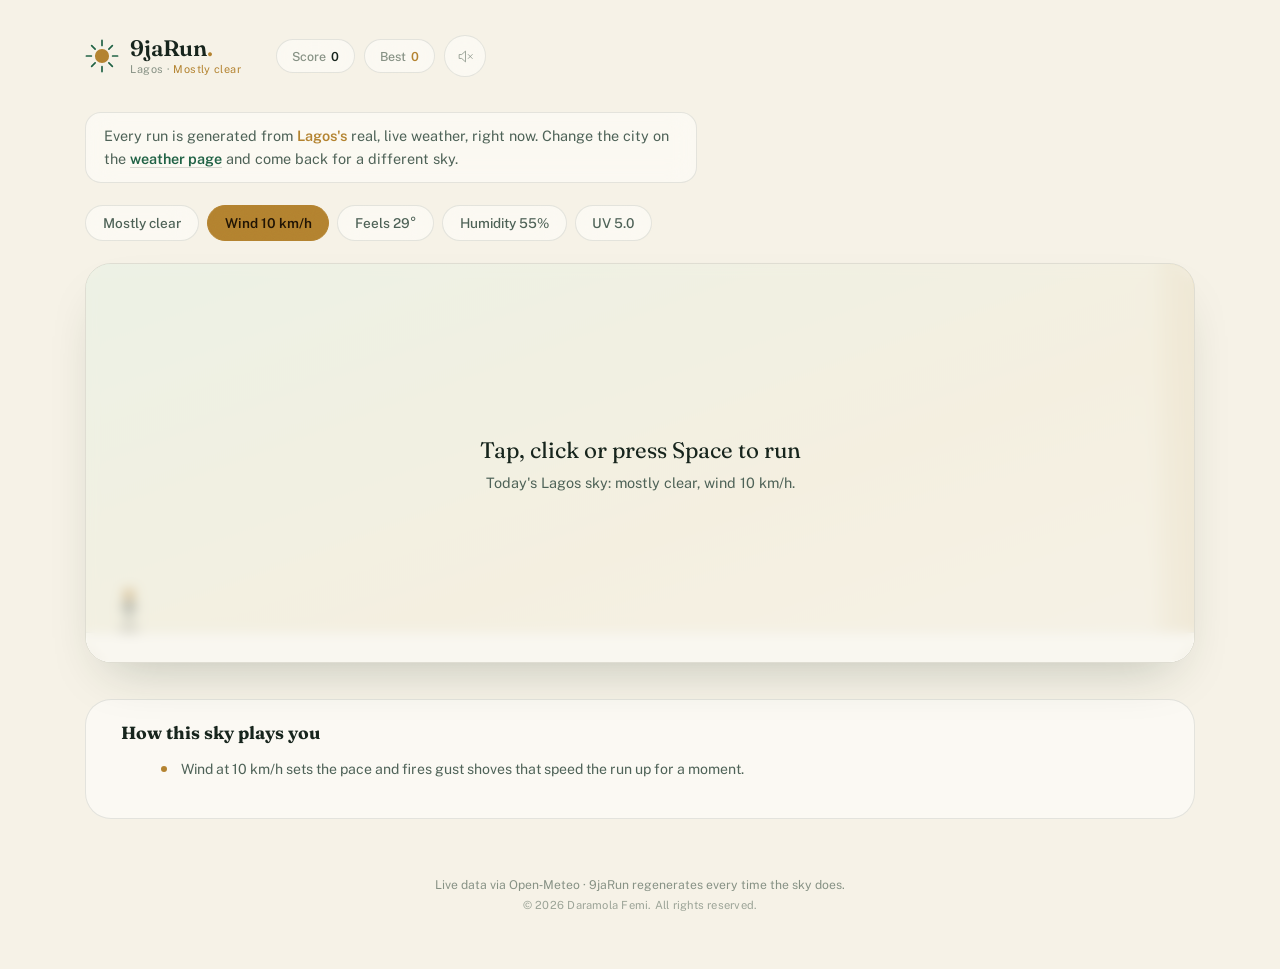
==== commit 436d4cee: "Apply Harmattan identity refinements to 9jaRun" ====
--- a/game.html
+++ b/game.html
@@ -13,10 +13,12 @@
 
 <link rel="preconnect" href="https://fonts.googleapis.com">
 <link rel="preconnect" href="https://fonts.gstatic.com" crossorigin>
-<link href="https://fonts.googleapis.com/css2?family=Fraunces:opsz,wght@9..144,400;9..144,500;9..144,600;9..144,700&family=Inter:wght@400;500;600;700&display=swap" rel="stylesheet">
+<link href="https://fonts.googleapis.com/css2?family=Fraunces:opsz,wght@9..144,400;9..144,500;9..144,600;9..144,700&family=Public+Sans:wght@400;500;600;700&display=swap" rel="stylesheet">
 
+<script src="theme-preference.js"></script>
 <link rel="stylesheet" href="style.css">
 <link rel="stylesheet" href="game.css">
+<link rel="stylesheet" href="identity-pass.css">
 </head>
 <body data-theme="dark">
 
--- a/identity-pass.css
+++ b/identity-pass.css
@@ -0,0 +1,13 @@
+/* Harmattan identity refinement
+   Preserve the atmospheric glass UI, weather effects, spacing and interaction system.
+   This pass only changes the interface sans and removes forced all-caps from two labels. */
+
+:root {
+  --font-body: "Public Sans", -apple-system, BlinkMacSystemFont, "Segoe UI", sans-serif;
+}
+
+.brand-text p,
+.greeting {
+  text-transform: none;
+  letter-spacing: 0.035em;
+}
